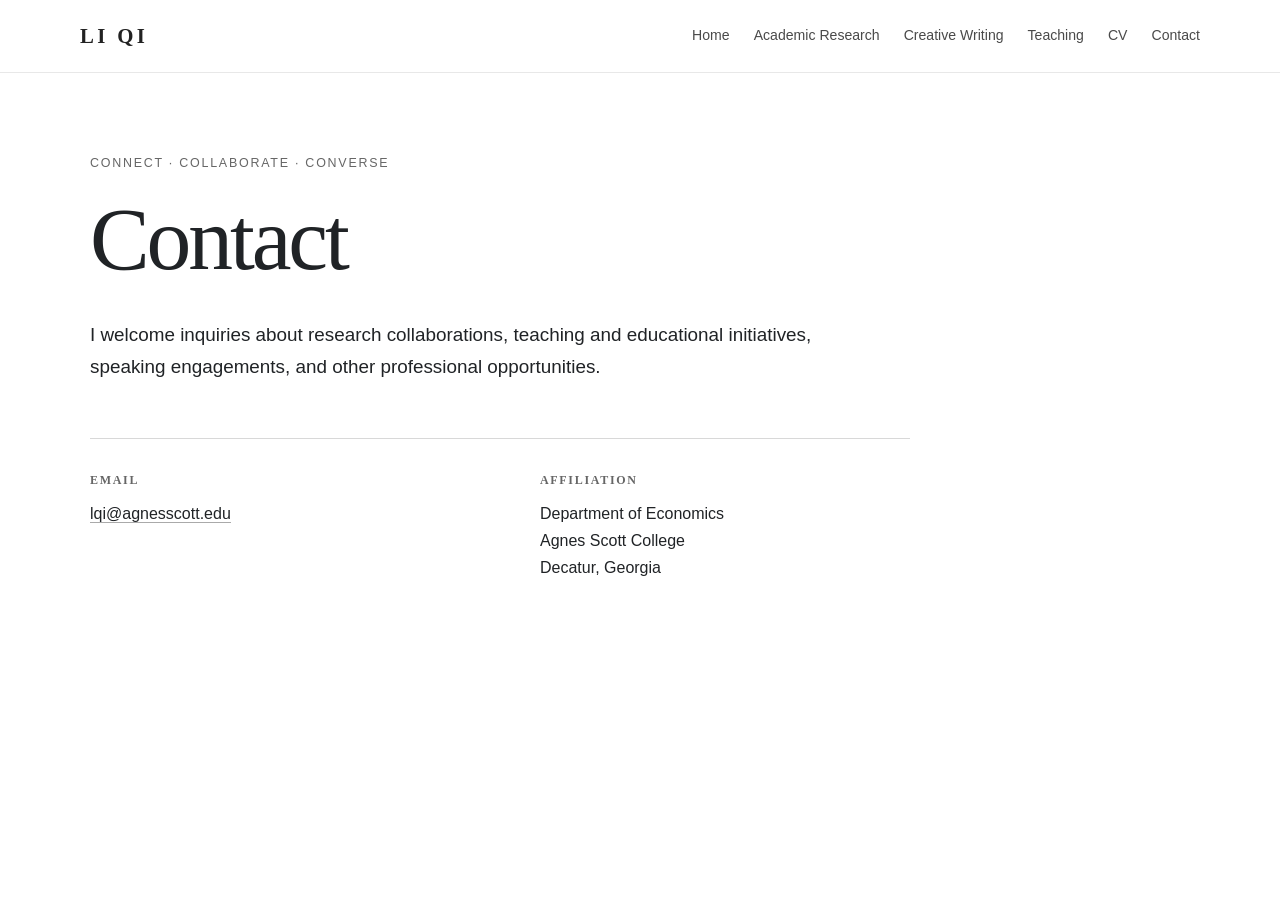
==== contact.html @ 2f6b2c70 "Create contact.html create contact page" ====
<!DOCTYPE html>
<html lang="en">

<head>
  <meta charset="UTF-8">
  <meta name="viewport" content="width=device-width, initial-scale=1.0">
  <meta name="description" content="Contact Li Qi, Professor of Economics at Agnes Scott College.">
  <title>Contact | Li Qi</title>
  <link rel="stylesheet" href="style.css">

  <style>
    /* Contact page layout */
    .contact-page {
      max-width: 1180px;
      margin: 0 auto;
      padding: 80px 40px 110px;
    }

    .contact-eyebrow {
      font-size: 0.78rem;
      letter-spacing: 0.14em;
      text-transform: uppercase;
      margin-bottom: 22px;
      color: #666;
    }

    .contact-page h1 {
      font-size: clamp(3.8rem, 7vw, 6.5rem);
      line-height: 0.95;
      font-weight: 500;
      margin: 0 0 38px;
      letter-spacing: -0.035em;
    }

    .contact-intro {
      max-width: 760px;
      font-size: 1.18rem;
      line-height: 1.7;
      margin: 0 0 55px;
    }

    .contact-grid {
      max-width: 820px;
      display: grid;
      grid-template-columns: 1fr 1fr;
      gap: 45px 80px;
      padding-top: 35px;
      border-top: 1px solid #d8d8d8;
    }

    .contact-item h2 {
      font-size: 0.75rem;
      font-weight: 600;
      letter-spacing: 0.14em;
      text-transform: uppercase;
      margin: 0 0 12px;
      color: #666;
    }

    .contact-item p {
      font-size: 1rem;
      line-height: 1.7;
      margin: 0;
    }

    .contact-item a {
      color: inherit;
      text-decoration: none;
      border-bottom: 1px solid #aaa;
    }

    .contact-item a:hover {
      border-bottom-color: #222;
    }

    @media (max-width: 700px) {
      .contact-page {
        padding: 55px 24px 80px;
      }

      .contact-page h1 {
        font-size: 3.4rem;
      }

      .contact-intro {
        font-size: 1.05rem;
      }

      .contact-grid {
        grid-template-columns: 1fr;
        gap: 35px;
      }
    }
  </style>
</head>

<body>

  <header class="site-header">
    <div class="container nav-wrap">

      <a class="brand" href="index.html">LI QI</a>

      <nav aria-label="Main navigation">
        <a href="index.html">Home</a>
        <a href="research.html">Academic Research</a>
        <a href="creative.html">Creative Writing</a>
        <a href="teaching.html">Teaching</a>
        <a href="cv.html">CV</a>
        <a href="contact.html" aria-current="page">Contact</a>
      </nav>

    </div>
  </header>


  <main>
    <section class="contact-page">

      <div class="contact-eyebrow">CONNECT · COLLABORATE · CONVERSE</div>

      <h1>Contact</h1>

      <p class="contact-intro">
        I welcome inquiries about research collaborations, teaching and
        educational initiatives, speaking engagements, and other
        professional opportunities.
      </p>

      <div class="contact-grid">

        <div class="contact-item">
          <h2>Email</h2>
          <p>
            <a href="mailto:lqi@agnesscott.edu">
              lqi@agnesscott.edu
            </a>
          </p>
        </div>

        <div class="contact-item">
          <h2>Affiliation</h2>
          <p>
            Department of Economics<br>
            Agnes Scott College<br>
            Decatur, Georgia
          </p>
        </div>

      </div>

    </section>
  </main>

</body>
</html>
---- style.css ----
* { box-sizing: border-box; }
html { scroll-behavior: smooth; }
body {
  margin: 0;
  color: #202326;
  background: #fff;
  font-family: Arial, Helvetica, sans-serif;
  line-height: 1.65;
}
.container { width: min(1120px, 88%); margin: 0 auto; }
.narrow { max-width: 820px; }
.site-header {
  background: rgba(255,255,255,.96);
  border-bottom: 1px solid #e8e8e8;
  position: sticky; top: 0; z-index: 10;
}
.nav-wrap { min-height: 72px; display: flex; align-items: center; justify-content: space-between; gap: 30px; }
.brand { font-family: Georgia, serif; font-size: 1.3rem; letter-spacing: .16em; color: #222; text-decoration: none; font-weight: 700; }
nav { display: flex; flex-wrap: wrap; gap: 24px; }
nav a { color: #4a4a4a; text-decoration: none; font-size: .88rem; }
nav a:hover { color: #000; }
.hero { min-height: 620px; display: grid; grid-template-columns: 1.45fr .75fr; gap: 80px; align-items: center; padding-top: 70px; padding-bottom: 70px; }
.eyebrow, .section-label { font-size: .75rem; letter-spacing: .2em; font-weight: 700; color: #6d6258; }
h1, h2, h3 { font-family: Georgia, 'Times New Roman', serif; font-weight: 500; line-height: 1.15; }
h1 { font-size: clamp(4rem, 8vw, 7rem); margin: 12px 0 20px; }
h2 { font-size: clamp(2.2rem, 4vw, 3.5rem); margin: 8px 0 28px; }
h3 { font-size: 1.55rem; }
.title { font-size: 1.1rem; color: #4d5154; }
.lead { max-width: 700px; font-size: 1.16rem; color: #50555a; margin-top: 28px; }
.portrait-wrap { display: flex; justify-content: center; }
.portrait { width: min(100%, 300px); height: auto; display: block; box-shadow: 18px 18px 0 #ece8e2; }
.hero-links { display: flex; gap: 24px; align-items: center; margin-top: 32px; }
.button { background: #272b2e; color: white; text-decoration: none; padding: 12px 19px; font-size: .9rem; }
.text-link { color: #292d30; text-decoration: none; font-weight: 600; }
.section { padding-top: 100px; padding-bottom: 100px; }
.section-soft { background: #f5f2ed; }
.section p { font-size: 1.06rem; }
.cards { display: grid; grid-template-columns: repeat(3,1fr); gap: 24px; margin-top: 45px; }
.card { border-top: 2px solid #333; padding: 25px 8px 10px 0; }
.card span { font-size: .75rem; color: #777; }
.card p { color: #5b6064; font-size: .96rem; }
.section-dark { background: #25292c; color: white; }
.light { color: #d2c4b6; }
.intro-light { max-width: 820px; font-size: 1.18rem !important; color: #ececec; }
.note { color: #bfc2c4; font-size: .92rem !important; margin-top: 30px; }
.wide-copy { max-width: 850px; }
.subjects { display: flex; flex-wrap: wrap; gap: 10px; margin-top: 35px; }
.subjects span { border: 1px solid #bbb; padding: 8px 13px; font-size: .87rem; }
.contact-grid { display: grid; grid-template-columns: 1fr 1fr; gap: 80px; }
.contact-note { align-self: end; color: #5c6063; }
footer { background: #181a1c; color: #bbb; padding: 28px 0; font-size: .8rem; }
.footer-wrap { display: flex; justify-content: space-between; gap: 20px; }
@media (max-width: 760px) {
  .nav-wrap { padding: 16px 0; align-items: flex-start; }
  nav { gap: 12px; justify-content: flex-end; }
  .hero { grid-template-columns: 1fr; gap: 45px; min-height: auto; }
  .portrait-wrap { justify-content: flex-start; }
  .portrait { width: 220px; }
  .cards, .contact-grid { grid-template-columns: 1fr; }
  .section { padding-top: 70px; padding-bottom: 70px; }
  .footer-wrap { flex-direction: column; }
}
/* Academic publication lists */

.publication-list {
  margin-top: 1.5rem;
}

.publication-list p {
  margin: 0 0 1.6rem 0;
  line-height: 1.65;
}

.publication-list strong {
  font-weight: 600;
}

.publication-list em {
  font-family: Georgia, "Times New Roman", serif;
}

.publication-list a {
  color: inherit;
  text-decoration: none;
  border-bottom: 1px solid #aaa;
  transition: border-color 0.2s ease;
}

.publication-list a:hover {
  border-bottom-color: #222;
}

/* Tighter spacing for interior content pages */

main > .section {
  padding-top: 4.5rem;
  padding-bottom: 4.5rem;
}

main > .section + .section {
  padding-top: 2.5rem;
}
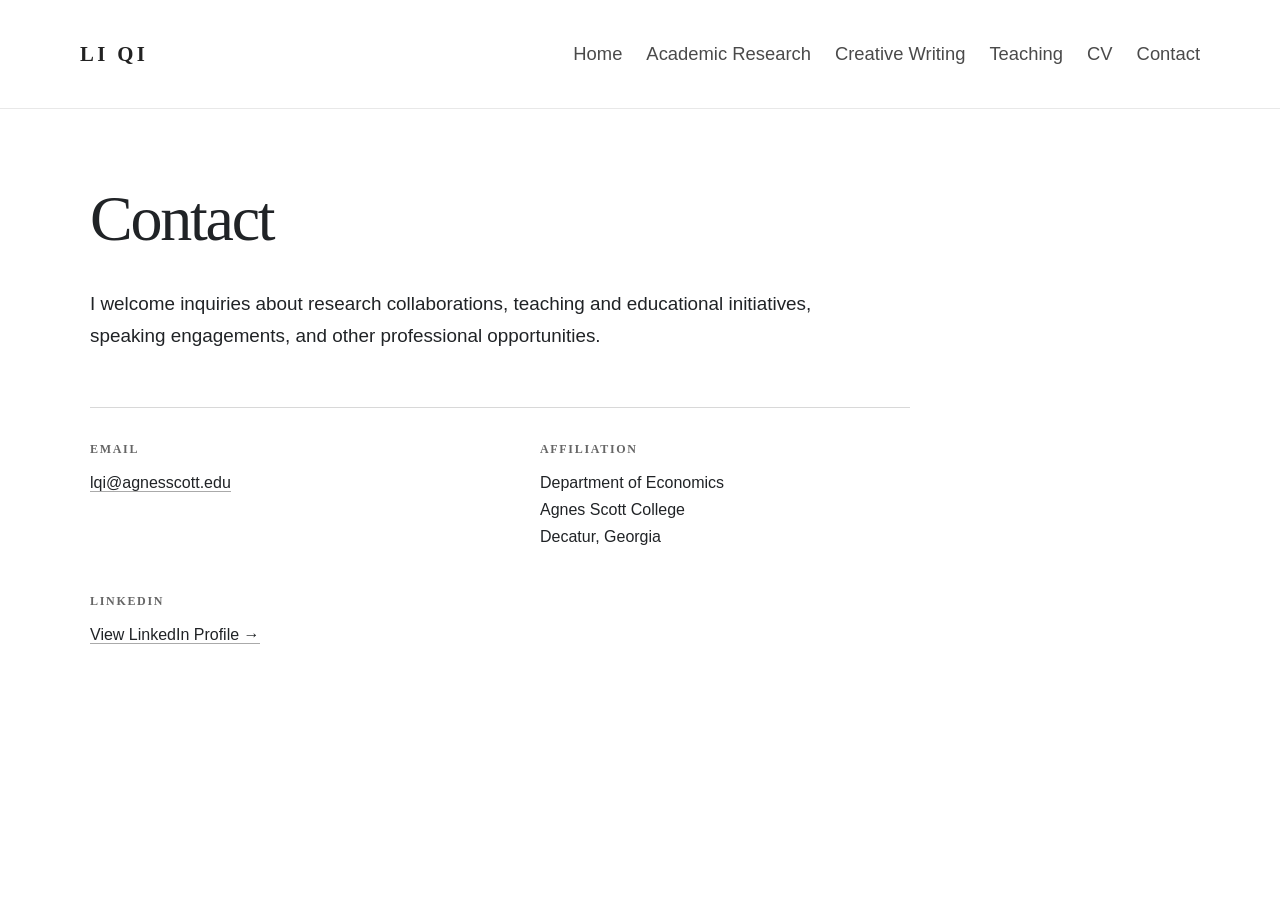
==== commit 762de657: "Update contact.html change contact page" ====
--- a/contact.html
+++ b/contact.html
@@ -25,7 +25,7 @@
     }
 
     .contact-page h1 {
-      font-size: clamp(3.8rem, 7vw, 6.5rem);
+      font-size: clamp(3rem, 5vw, 4.8rem);
       line-height: 0.95;
       font-weight: 500;
       margin: 0 0 38px;
@@ -117,8 +117,7 @@
   <main>
     <section class="contact-page">
 
-      <div class="contact-eyebrow">CONNECT · COLLABORATE · CONVERSE</div>
-
+     
       <h1>Contact</h1>
 
       <p class="contact-intro">
@@ -146,7 +145,16 @@
             Decatur, Georgia
           </p>
         </div>
-
+<div class="contact-item">
+  <h2>LinkedIn</h2>
+  <p>
+    <a href="www.linkedin.com/in/qi-li-2471a034"
+       target="_blank"
+       rel="noopener noreferrer">
+      View LinkedIn Profile &rarr;
+    </a>
+  </p>
+</div>
       </div>
 
     </section>
--- a/style.css
+++ b/style.css
@@ -14,10 +14,10 @@
   border-bottom: 1px solid #e8e8e8;
   position: sticky; top: 0; z-index: 10;
 }
-.nav-wrap { min-height: 72px; display: flex; align-items: center; justify-content: space-between; gap: 30px; }
+.nav-wrap { min-height: 108px; display: flex; align-items: center; justify-content: space-between; gap: 30px; }
 .brand { font-family: Georgia, serif; font-size: 1.3rem; letter-spacing: .16em; color: #222; text-decoration: none; font-weight: 700; }
 nav { display: flex; flex-wrap: wrap; gap: 24px; }
-nav a { color: #4a4a4a; text-decoration: none; font-size: .88rem; }
+nav a { color: #4a4a4a; text-decoration: none; font-size: 1.15rem; }
 nav a:hover { color: #000; }
 .hero { min-height: 620px; display: grid; grid-template-columns: 1.45fr .75fr; gap: 80px; align-items: center; padding-top: 70px; padding-bottom: 70px; }
 .eyebrow, .section-label { font-size: .75rem; letter-spacing: .2em; font-weight: 700; color: #6d6258; }
@@ -28,12 +28,12 @@
 .title { font-size: 1.1rem; color: #4d5154; }
 .lead { max-width: 700px; font-size: 1.16rem; color: #50555a; margin-top: 28px; }
 .portrait-wrap { display: flex; justify-content: center; }
-.portrait { width: min(100%, 300px); height: auto; display: block; box-shadow: 18px 18px 0 #ece8e2; }
+.portrait { width: min(100%, 250px); height: auto; display: block; box-shadow: 15px 15px 0 #dfe6e8; }
 .hero-links { display: flex; gap: 24px; align-items: center; margin-top: 32px; }
 .button { background: #272b2e; color: white; text-decoration: none; padding: 12px 19px; font-size: .9rem; }
 .text-link { color: #292d30; text-decoration: none; font-weight: 600; }
 .section { padding-top: 100px; padding-bottom: 100px; }
-.section-soft { background: #f5f2ed; }
+.section-soft { background: #f1f5f5; }
 .section p { font-size: 1.06rem; }
 .cards { display: grid; grid-template-columns: repeat(3,1fr); gap: 24px; margin-top: 45px; }
 .card { border-top: 2px solid #333; padding: 25px 8px 10px 0; }
@@ -100,3 +100,129 @@
 main > .section + .section {
   padding-top: 2.5rem;
 }
+
+/* Research area navigation */
+
+.research-nav {
+  margin-top: 60px;
+  border-top: 1px solid #d8d8d8;
+  max-width: 900px;
+}
+
+.research-nav-item {
+  display: grid;
+  grid-template-columns: 70px 1fr 40px;
+  align-items: center;
+  gap: 20px;
+  padding: 26px 0;
+  border-bottom: 1px solid #d8d8d8;
+  color: #202326;
+  text-decoration: none;
+  transition: padding-left 0.25s ease;
+}
+
+.research-number {
+  font-size: 0.75rem;
+  letter-spacing: 0.12em;
+  color: #6d6258;
+}
+
+.research-nav-title {
+  font-family: Georgia, "Times New Roman", serif;
+  font-size: clamp(1.35rem, 2vw, 1.8rem);
+  line-height: 1.2;
+}
+
+.research-arrow {
+  font-size: 1.25rem;
+  text-align: right;
+  transition: transform 0.25s ease;
+}
+
+.research-nav-item:hover {
+  padding-left: 10px;
+}
+
+.research-nav-item:hover .research-arrow {
+  transform: translateX(5px);
+}
+
+/* Give anchored sections breathing room below sticky navigation */
+#behavioral,
+#development,
+#education {
+  scroll-margin-top: 120px;
+}
+
+@media (max-width: 700px) {
+  .research-nav {
+    margin-top: 40px;
+  }
+
+  .research-nav-item {
+    grid-template-columns: 42px 1fr 25px;
+    gap: 12px;
+    padding: 21px 0;
+  }
+
+  .research-nav-title {
+    font-size: 1.25rem;
+  }
+}
+/* Homepage name size */
+.home-name {
+  font-size: clamp(3.2rem, 6vw, 5.5rem);
+}
+
+/* Homepage contact section */
+
+.home-contact {
+  background: #edf2ed;
+  padding: 65px 0 75px;
+}
+
+.home-contact h2 {
+  margin: 8px 0 35px;
+}
+
+.home-contact-inner {
+  max-width: 1120px;
+}
+
+.contact-details {
+  display: flex;
+  gap: 90px;
+  padding-top: 25px;
+  border-top: 1px solid #c4cec4;
+}
+
+.contact-detail {
+  display: flex;
+  flex-direction: column;
+  gap: 7px;
+}
+
+.contact-label {
+  font-size: 0.72rem;
+  font-weight: 700;
+  letter-spacing: 0.14em;
+  text-transform: uppercase;
+  color: #6d6258;
+}
+
+.contact-detail a {
+  color: #202326;
+  text-decoration: none;
+  font-size: 1rem;
+}
+
+.contact-detail a:hover {
+  text-decoration: underline;
+}
+
+@media (max-width: 700px) {
+  .contact-details {
+    flex-direction: column;
+    gap: 25px;
+  }
+}
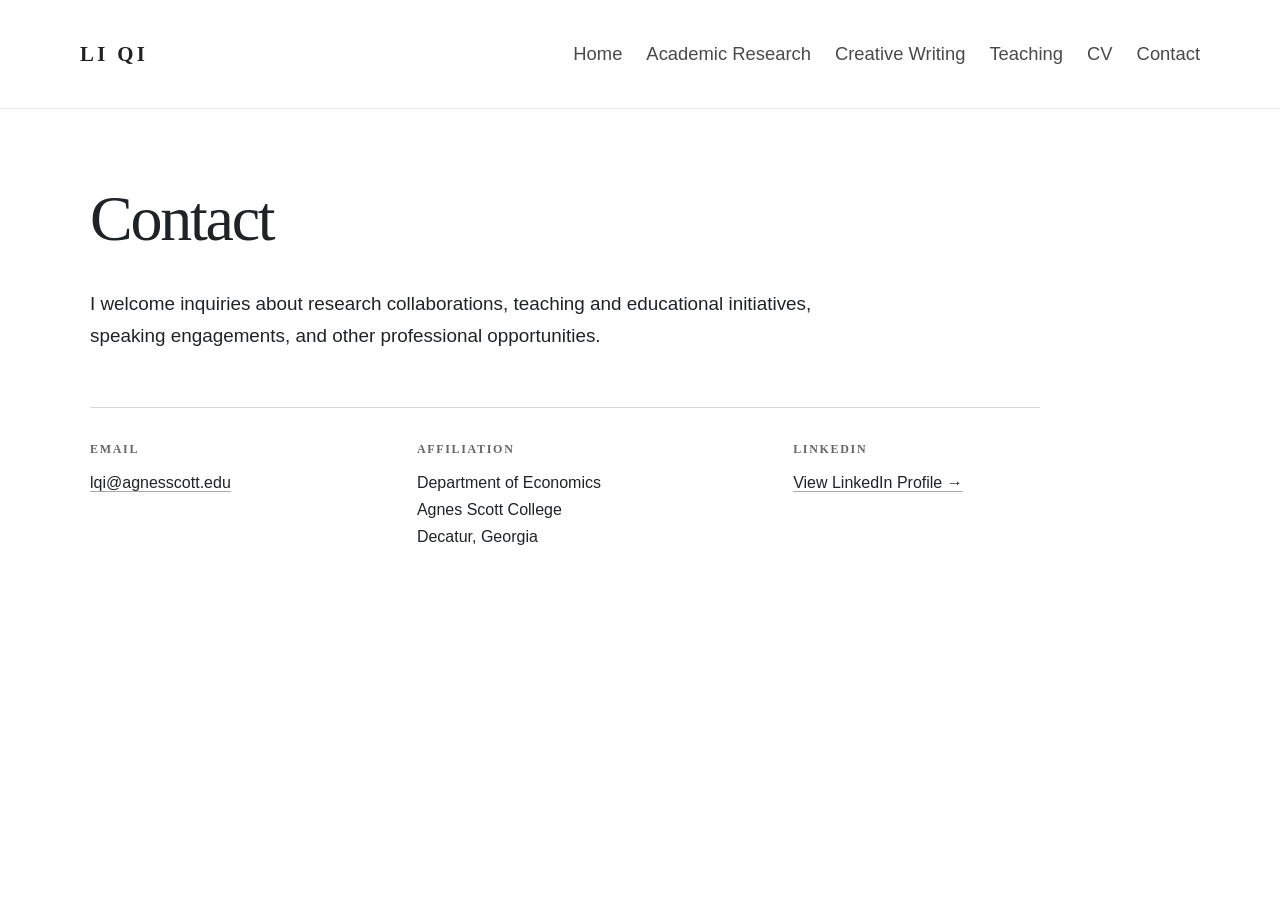
==== commit c3c064db: "Update contact.html contact grid" ====
--- a/contact.html
+++ b/contact.html
@@ -40,9 +40,9 @@
     }
 
     .contact-grid {
-      max-width: 820px;
-      display: grid;
-      grid-template-columns: 1fr 1fr;
+   max-width: 950px;
+  display: grid;
+  grid-template-columns: 1fr 1.2fr 1fr;
       gap: 45px 80px;
       padding-top: 35px;
       border-top: 1px solid #d8d8d8;
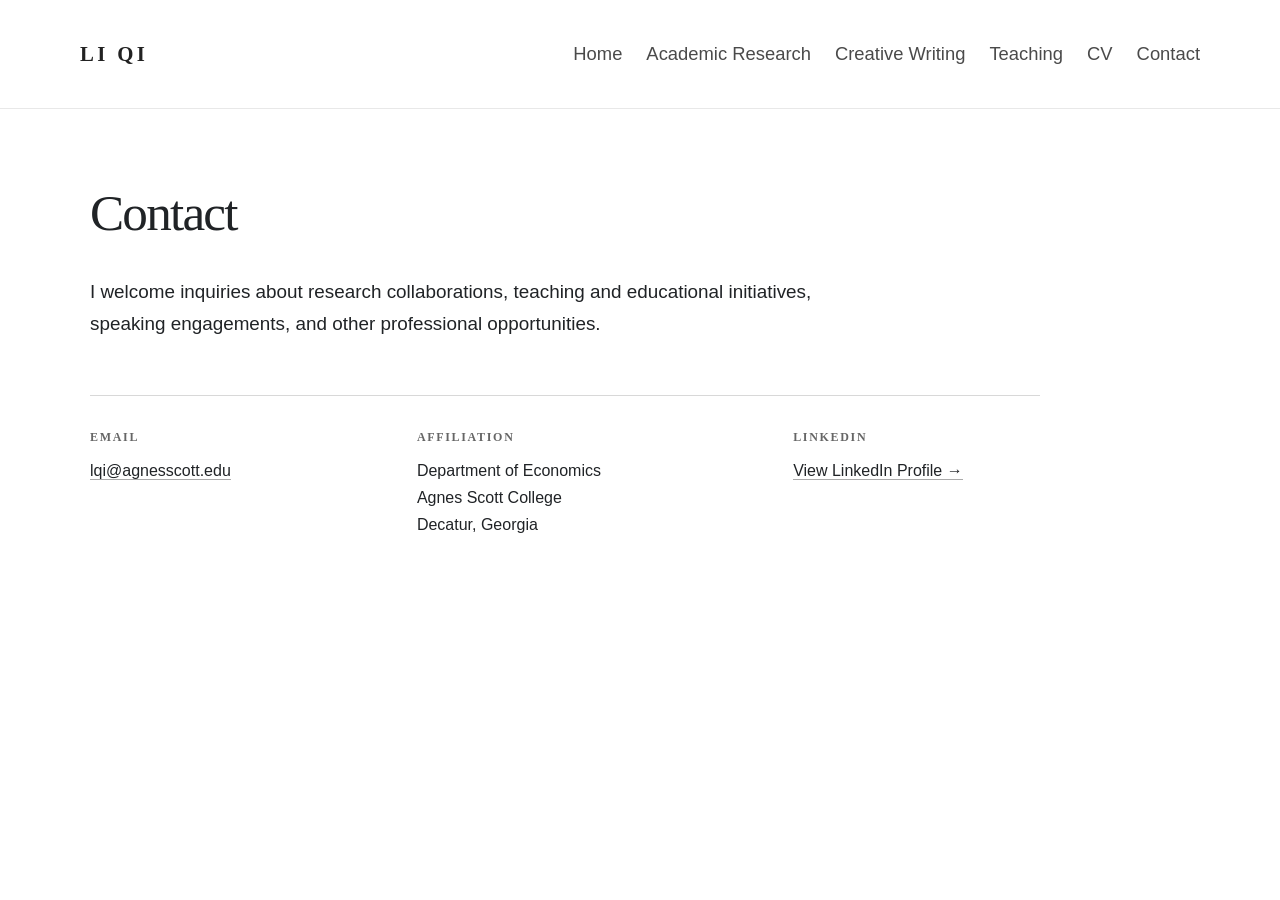
==== commit 7bc2849e: "Update contact.html reduce contact size" ====
--- a/contact.html
+++ b/contact.html
@@ -25,7 +25,7 @@
     }
 
     .contact-page h1 {
-      font-size: clamp(3rem, 5vw, 4.8rem);
+      font-size: clamp(2.6rem, 4vw, 3.8rem);
       line-height: 0.95;
       font-weight: 500;
       margin: 0 0 38px;
@@ -148,7 +148,7 @@
 <div class="contact-item">
   <h2>LinkedIn</h2>
   <p>
-    <a href="www.linkedin.com/in/qi-li-2471a034"
+    <a href="http://www.linkedin.com/in/qi-li-2471a034"
        target="_blank"
        rel="noopener noreferrer">
       View LinkedIn Profile &rarr;
--- a/style.css
+++ b/style.css
@@ -19,7 +19,16 @@
 nav { display: flex; flex-wrap: wrap; gap: 24px; }
 nav a { color: #4a4a4a; text-decoration: none; font-size: 1.15rem; }
 nav a:hover { color: #000; }
-.hero { min-height: 620px; display: grid; grid-template-columns: 1.45fr .75fr; gap: 80px; align-items: center; padding-top: 70px; padding-bottom: 70px; }
+.hero {
+  min-height: 500px;
+  display: grid;
+  grid-template-columns: 1.45fr .75fr;
+  gap: 80px;
+  align-items: center;
+  padding-top: 45px;
+  padding-bottom: 45px;
+}
+
 .eyebrow, .section-label { font-size: .75rem; letter-spacing: .2em; font-weight: 700; color: #6d6258; }
 h1, h2, h3 { font-family: Georgia, 'Times New Roman', serif; font-weight: 500; line-height: 1.15; }
 h1 { font-size: clamp(4rem, 8vw, 7rem); margin: 12px 0 20px; }
@@ -178,11 +187,11 @@
 
 .home-contact {
   background: #edf2ed;
-  padding: 65px 0 75px;
+  padding: 38px 0 42px;
 }
 
 .home-contact h2 {
-  margin: 8px 0 35px;
+  margin: 5px 0 20px;
 }
 
 .home-contact-inner {
@@ -192,7 +201,7 @@
 .contact-details {
   display: flex;
   gap: 90px;
-  padding-top: 25px;
+  padding-top: 16px;
   border-top: 1px solid #c4cec4;
 }
 
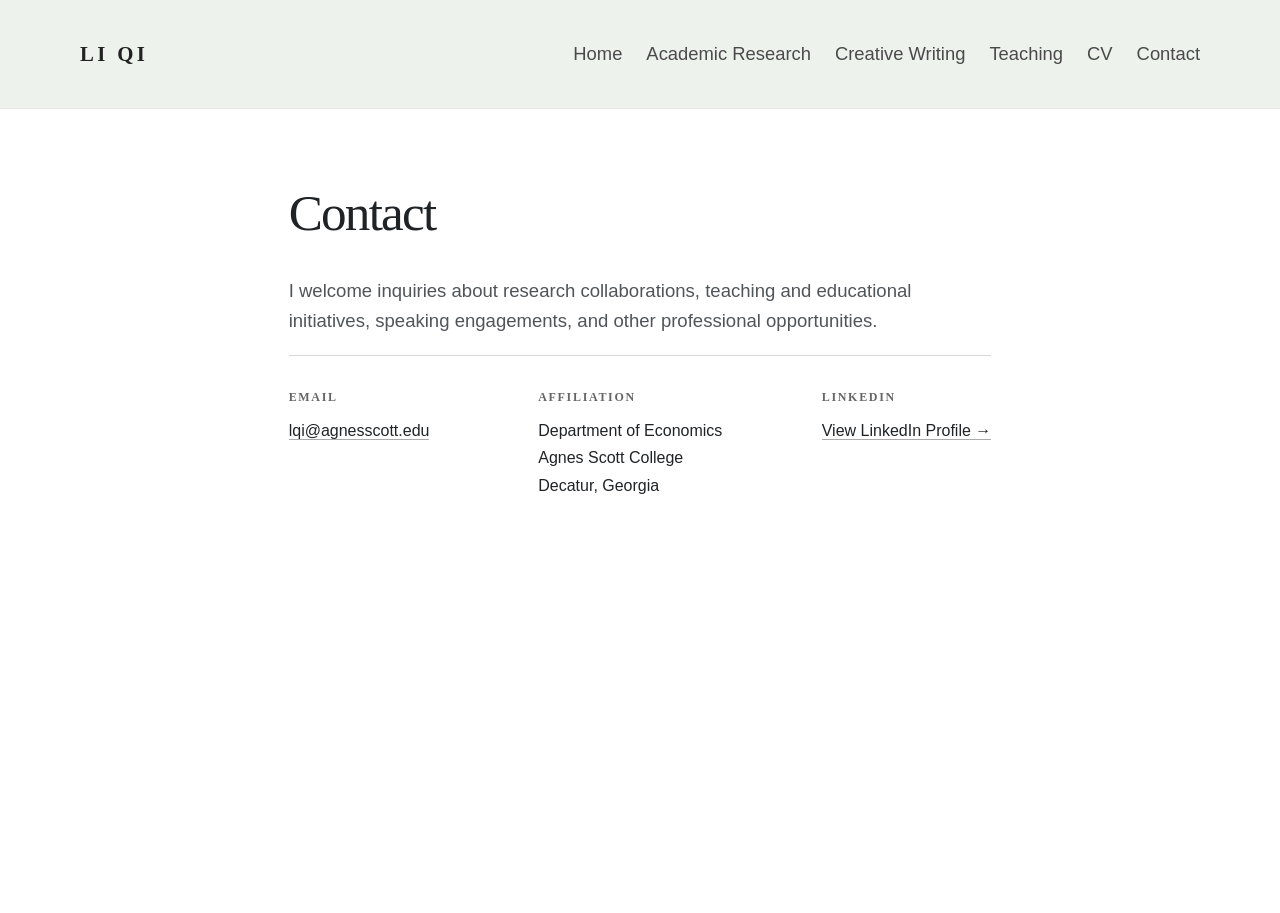
==== commit bff5a19b: "Update contact.html" ====
--- a/contact.html
+++ b/contact.html
@@ -120,7 +120,7 @@
      
       <h1>Contact</h1>
 
-      <p class="contact-intro">
+      <p class="lead">
         I welcome inquiries about research collaborations, teaching and
         educational initiatives, speaking engagements, and other
         professional opportunities.
--- a/style.css
+++ b/style.css
@@ -10,7 +10,7 @@
 .container { width: min(1120px, 88%); margin: 0 auto; }
 .narrow { max-width: 820px; }
 .site-header {
-  background: rgba(255,255,255,.96);
+  background:  #edf2ed;
   border-bottom: 1px solid #e8e8e8;
   position: sticky; top: 0; z-index: 10;
 }
@@ -25,8 +25,8 @@
   grid-template-columns: 1.45fr .75fr;
   gap: 80px;
   align-items: center;
-  padding-top: 45px;
-  padding-bottom: 45px;
+  padding-top: 40px;
+  padding-bottom: 40px;
 }
 
 .eyebrow, .section-label { font-size: .75rem; letter-spacing: .2em; font-weight: 700; color: #6d6258; }
@@ -235,3 +235,116 @@
     gap: 25px;
   }
 }
+
+
+.contact-heading {
+  font-family: Arial, Helvetica, sans-serif;
+  font-size: 0.9rem;
+  font-weight: 700;
+  letter-spacing: 0.14em;
+  text-transform: uppercase;
+  color: #6d6258;
+  margin: 0 0 14px;
+}
+.research-page-title {
+  font-size: clamp(2.6rem, 4vw, 3.8rem);
+}
+
+
+.creative-page-title {
+  font-size: clamp(2.6rem, 4vw, 3.8rem);
+}
+
+
+.creative-intro {
+  padding-bottom: 35px;
+}
+
+.creative-writing-section {
+  padding-top: 35px;
+}
+
+.creative-intro {
+  padding-bottom: 20px;
+}
+
+.home-contact {
+background: #edf2ed;
+  padding: 30px 0 32px;
+}
+
+.teaching-page-title {
+  font-size: clamp(2.6rem, 4vw, 3.8rem);
+}
+
+/* Teaching page section links — align with Academic Research */
+
+.teaching-links {
+  width: min(820px, 88%);
+  margin: 35px auto 70px;
+}
+
+.teaching-links .research-row {
+  display: grid;
+  grid-template-columns: 55px 1fr 30px;
+  align-items: center;
+  width: 100%;
+  padding: 20px 0;
+  border-top: 1px solid #d8d8d8;
+  color: #202326;
+  text-decoration: none;
+}
+
+.teaching-links .research-row:last-child {
+  border-bottom: 1px solid #d8d8d8;
+}
+
+.teaching-links .research-number {
+  font-size: 0.75rem;
+  color: #6d6258;
+}
+
+.teaching-links .research-title {
+  font-family: Georgia, "Times New Roman", serif;
+  font-size: 1.55rem;
+}
+
+.teaching-links .research-arrow {
+  text-align: right;
+  font-size: 1.1rem;
+}
+
+/* Keep homepage contact section at bottom of viewport */
+body {
+    min-height: 100vh;
+}
+
+main {
+    min-height: calc(100vh - 96px);
+    display: flex;
+    flex-direction: column;
+}
+
+.home-contact {
+    margin-top: auto;
+}
+
+/* Match homepage Li Qi heading size to Contact page */
+.home-name {
+    font-size: clamp(2.6rem, 4vw, 3.8rem);
+}
+
+/* Smaller subsection headings on Teaching page */
+#courses .section-heading h2,
+#experiential .section-heading h2,
+#mentoring .section-heading h2 {
+  font-size: 38px;
+  line-height: 1.15;
+}
+
+/* Keep Teaching section titles visible below sticky header */
+#courses,
+#experiential,
+#mentoring {
+  scroll-margin-top: 130px;
+}
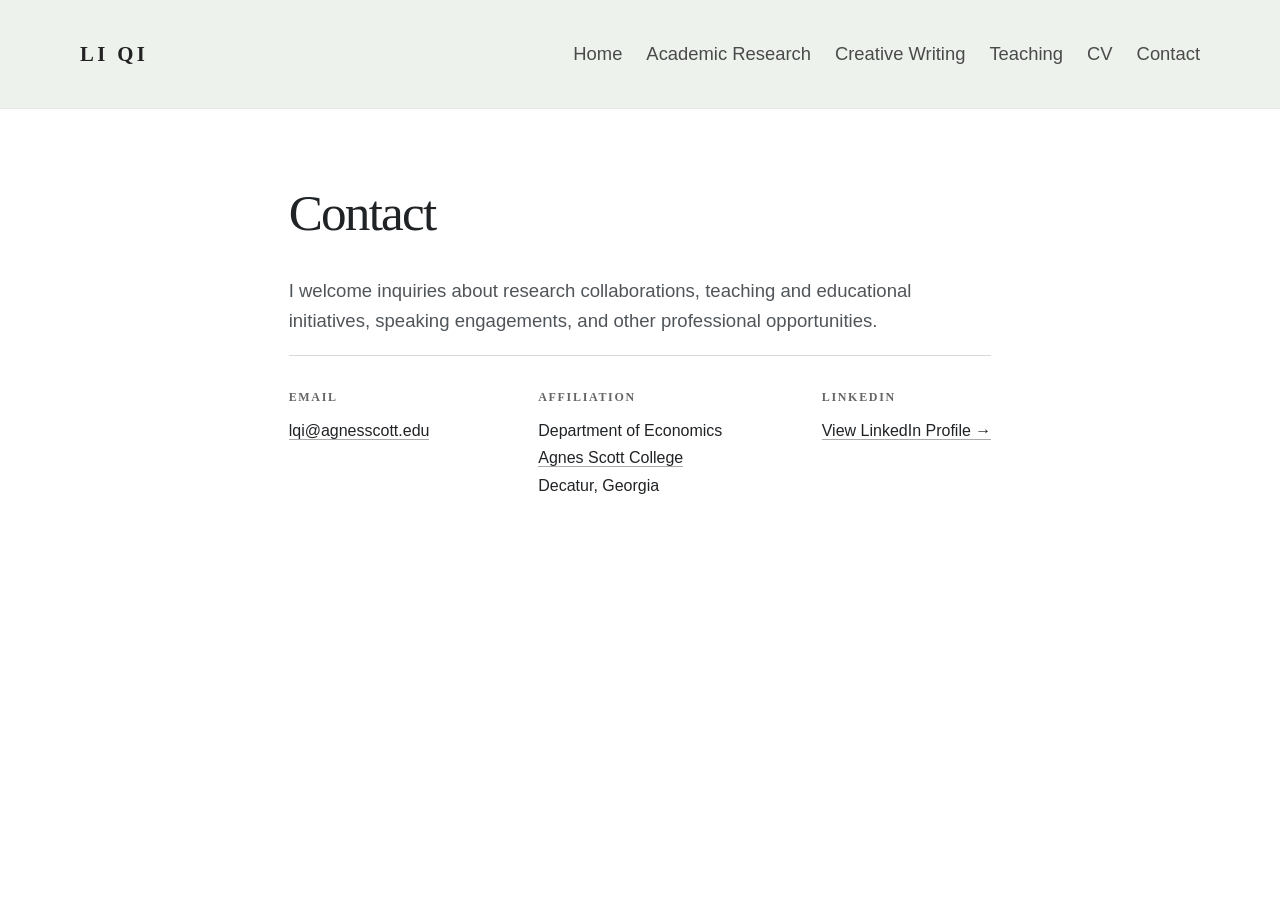
==== commit cca14a2f: "Update contact.html" ====
--- a/contact.html
+++ b/contact.html
@@ -141,7 +141,7 @@
           <h2>Affiliation</h2>
           <p>
             Department of Economics<br>
-            Agnes Scott College<br>
+            <a href="https://www.agnesscott.edu/" target="_blank" rel="noopener noreferrer" class="title-link">Agnes Scott College</a><br>
             Decatur, Georgia
           </p>
         </div>
--- a/style.css
+++ b/style.css
@@ -348,3 +348,17 @@
 #mentoring {
   scroll-margin-top: 130px;
 }
+
+/* Homepage institutional link */
+.title-link {
+  color: inherit;
+  text-decoration: none;
+}
+
+.title-link:visited {
+  color: inherit;
+}
+
+.title-link:hover {
+  text-decoration: underline;
+}
